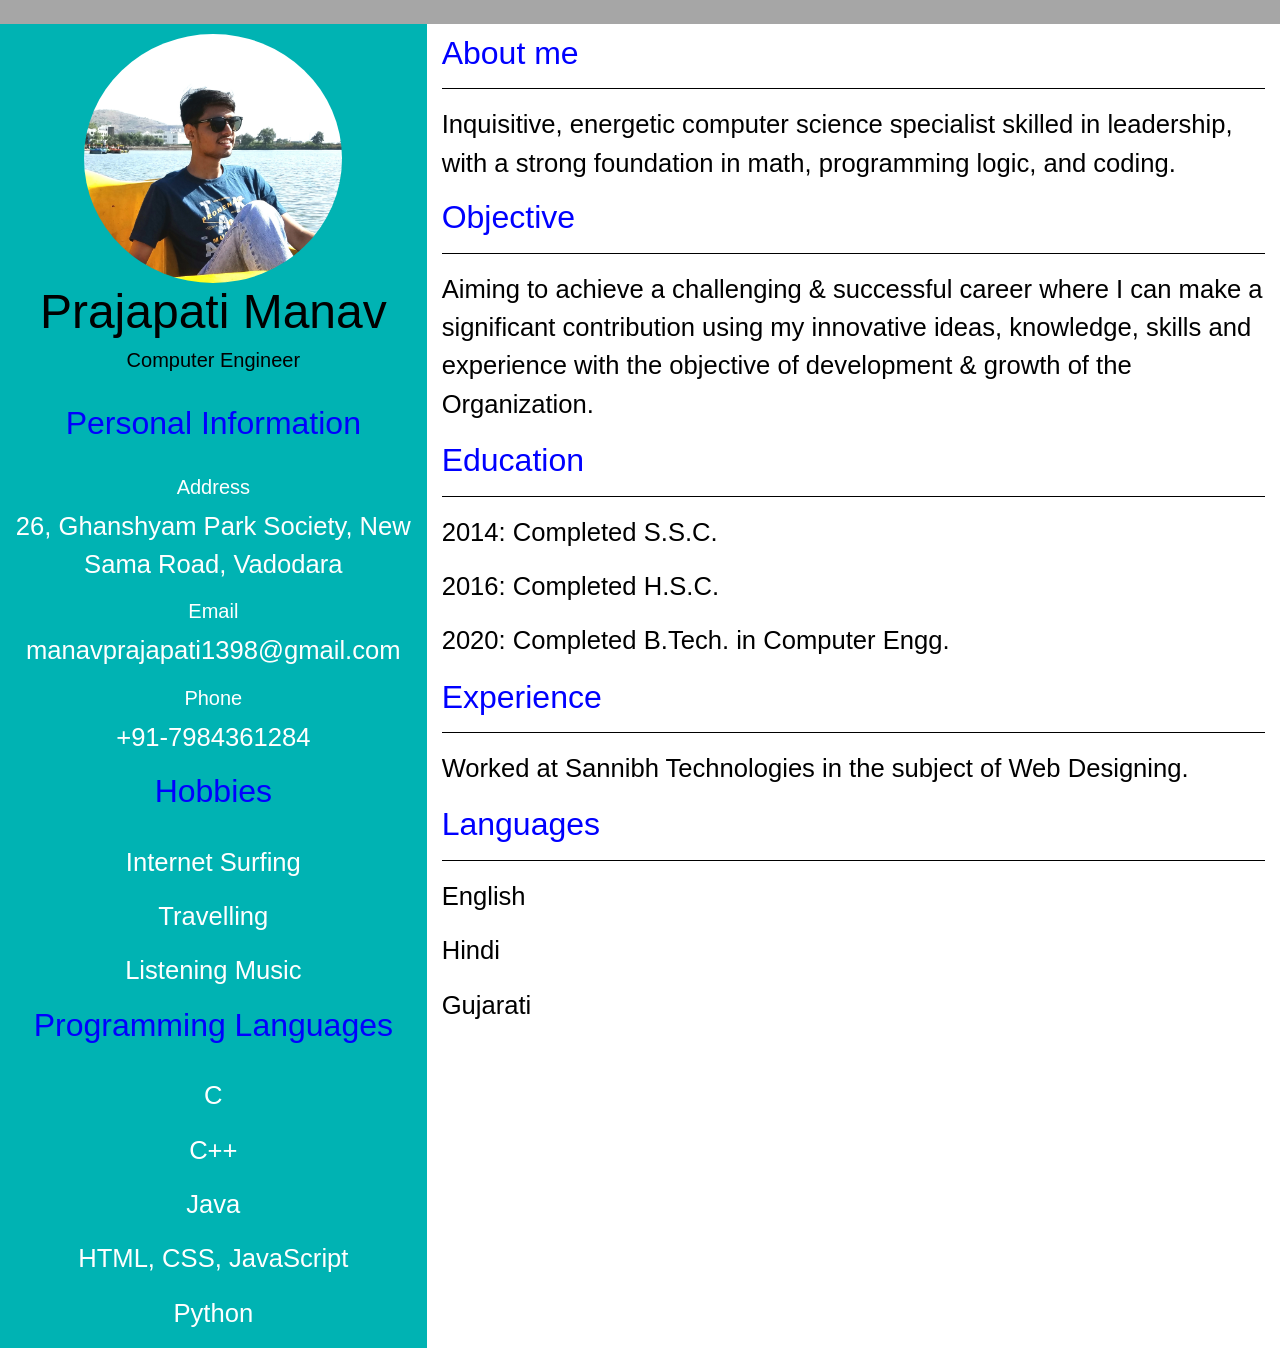
==== resume_developer.html @ fddbac94 "first commit" ====
<!DOCTYPE html>
<html>
<head>
	<title>Resume - Developer</title>
	<link rel="stylesheet" type="text/css" href="css\bootstrap4.min.css">
	<style type="text/css">
		#myname{
			font-size: 2.6rem;
		}
		hr{
			background-color: black;
		}
		body{
			background-color:  #a6a6a6;
		}
		#left-area{
			padding-top: 10px;
			background-color: #00b3b3;
			color: white;
			text-align: center;
		}
		#right-area{
			padding-top: 10px;
			background-color: #FFF;
			color: #000;
		}
		html{
			background-color: #444;
		}
		.container{
			max-width: 1300px;
		}
		h1{
			font-size: 3em;
			color: #000;
		}
		h3{
			font-size: 2em;
			color: blue;
		}
		p{
			font-size: 1.6em;
		}
		#black-font{
			color: #000;
		}
		.c2{
			padding-top: 2px;
		}
	</style>
</head>
<body>
	<div class="container">
	<br>
	<div class="row">
		<div class="col-sm-4 left-center right-border" id="left-area">
			<center><img src="images/20171026_153009.jpg" width=65% height=65% class="d-inline-block align-top rounded-circle" alt=""></center>
			<h1>Prajapati Manav</h1>
			<h5 id="black-font">Computer Engineer</h5>
			<br>
			<h3>Personal Information</h3>
			<br>
			<h5>Address</h5>
			<p>26, Ghanshyam Park Society, New Sama Road, Vadodara</p>
			<h5>Email</h5>
			<p>manavprajapati1398@gmail.com</p>
			<h5>Phone</h5>
			<p>+91-7984361284</p>

			<h3>Hobbies</h3>
			<br>
			<p>Internet Surfing</p>
			<p>Travelling</p>
			<p>Listening Music</p>

			<h3>Programming Languages</h3>	
			<br>
			<p>C</p>
			<p>C++</p>
			<p>Java</p>
			<p>HTML, CSS, JavaScript</p>
			<p>Python</p>

		</div>

		<div class="col-sm-8" id="right-area">
			<h3>About me</h3>
			<hr>
			<p>Inquisitive, energetic computer science specialist skilled in leadership, with a strong foundation in math, programming logic, and coding.</p>

			<h3>Objective</h3>
			<hr>
			<p>Aiming to achieve a challenging & successful career where I can make a significant contribution using my innovative ideas, knowledge, skills and experience with the objective of development & growth of the Organization.</p>

			<h3 class="c2">Education</h3>
			<hr>
			<p>2014: Completed S.S.C.</p>
			<p>2016: Completed H.S.C.</p>
			<p>2020: Completed B.Tech. in Computer Engg.</p>

			<h3 class="c2">Experience</h3>
			<hr>
			<p>Worked at Sannibh Technologies in the subject of Web Designing.</p>

			<h3 class="c2">Languages</h3>
			<hr>
			<p>English</p>
			<p>Hindi</p>
			<p>Gujarati</p>
		</div>
	</div>
	</div>
<script src="js\jquery-2.1.4.js"></script>
<script src="js\bootstrap4.min.js"></script>
</body>
</html>
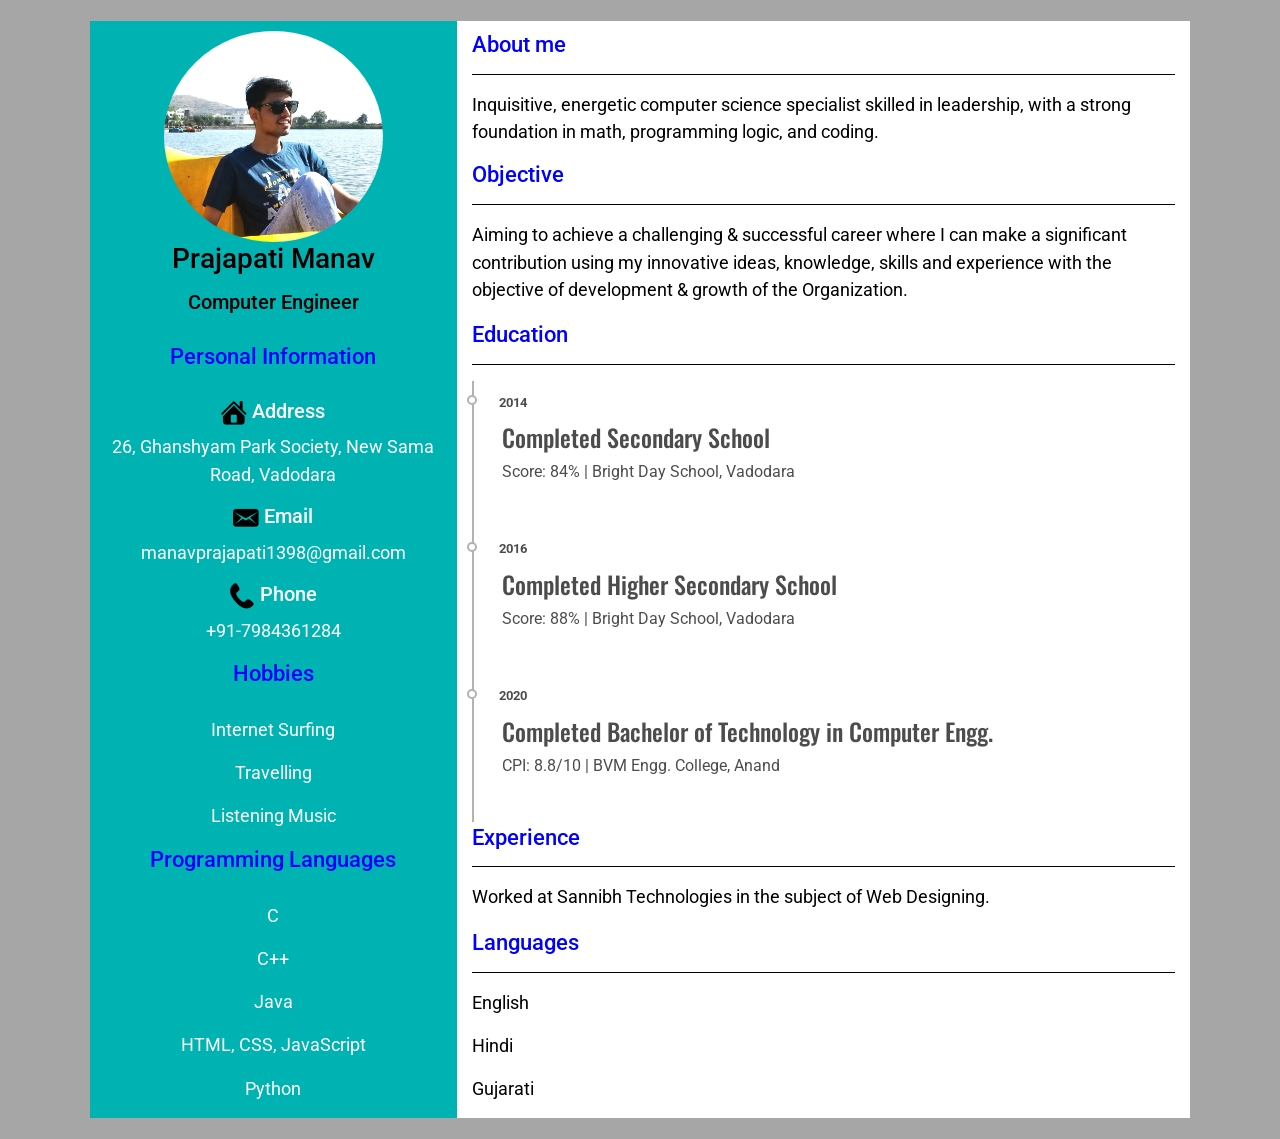
==== commit 844f2ef0: "Added icons and timeine in education" ====
--- a/resume_developer.html
+++ b/resume_developer.html
@@ -2,11 +2,9 @@
 <html>
 <head>
 	<title>Resume - Developer</title>
-	<link rel="stylesheet" type="text/css" href="css\bootstrap4.min.css">
+	<link rel="stylesheet" type="text/css" href="css/bootstrap4.min.css">
+	<link rel="stylesheet" type="text/css" href="css/timeline.css">
 	<style type="text/css">
-		#myname{
-			font-size: 2.6rem;
-		}
 		hr{
 			background-color: black;
 		}
@@ -28,18 +26,18 @@
 			background-color: #444;
 		}
 		.container{
-			max-width: 1300px;
+			max-width: 1100px;
 		}
 		h1{
-			font-size: 3em;
+			font-size: 2em;
 			color: #000;
 		}
 		h3{
-			font-size: 2em;
+			font-size: 1.6em;
 			color: blue;
 		}
 		p{
-			font-size: 1.6em;
+			font-size: 1.3em;
 		}
 		#black-font{
 			color: #000;
@@ -60,11 +58,11 @@
 			<br>
 			<h3>Personal Information</h3>
 			<br>
-			<h5>Address</h5>
+			<h5><img src="icons/icons8-home-26.png"> Address</h5>
 			<p>26, Ghanshyam Park Society, New Sama Road, Vadodara</p>
-			<h5>Email</h5>
+			<h5><img src="icons/icons8-new-post-26.png"> Email</h5>
 			<p>manavprajapati1398@gmail.com</p>
-			<h5>Phone</h5>
+			<h5><img src="icons/icons8-phone-26.png"> Phone</h5>
 			<p>+91-7984361284</p>
 
 			<h3>Hobbies</h3>
@@ -94,9 +92,18 @@
 
 			<h3 class="c2">Education</h3>
 			<hr>
-			<p>2014: Completed S.S.C.</p>
-			<p>2016: Completed H.S.C.</p>
-			<p>2020: Completed B.Tech. in Computer Engg.</p>
+			<div class="timeline-item" date-is='2014'>
+				<h4>Completed Secondary School</h4>
+				<p>Score: 84% | Bright Day School, Vadodara</p>
+			</div>
+			<div class="timeline-item" date-is='2016'>
+				<h4>Completed Higher Secondary School</h4>
+				<p>Score: 88% | Bright Day School, Vadodara</p>
+			</div>
+			<div class="timeline-item" date-is='2020'>
+				<h4>Completed Bachelor of Technology in Computer Engg.</h4>
+				<p>CPI: 8.8/10 | BVM Engg. College, Anand</p>
+			</div>
 
 			<h3 class="c2">Experience</h3>
 			<hr>
@@ -110,6 +117,7 @@
 		</div>
 	</div>
 	</div>
+	<br>
 <script src="js\jquery-2.1.4.js"></script>
 <script src="js\bootstrap4.min.js"></script>
 </body>
--- a/css/timeline.css
+++ b/css/timeline.css
@@ -0,0 +1,63 @@
+@import url("https://fonts.googleapis.com/css?family=Oswald|Roboto:400,700");
+body {
+  font-size: 14px;
+  line-height: 1.5;
+}
+
+h4 {
+  font-family: 'Oswald', sans-serif;
+}
+
+h1 {
+  font-size: 2rem;
+  margin-bottom: .5em;
+}
+
+p {
+  font-family: 'Roboto', sans-serif;
+  font-size: .8rem;
+}
+
+.container {
+  max-width: 1024px;
+  width: 90%;
+  margin: 0 auto;
+}
+
+.timeline-item {
+  padding: 3em 2em 2em;
+  position: relative;
+  color: rgba(0, 0, 0, 0.7);
+  border-left: 2px solid rgba(0, 0, 0, 0.3);
+}
+.timeline-item p {
+  font-size: 1rem;
+}
+.timeline-item::before {
+  content: attr(date-is);
+  position: absolute;
+  left: 2em;
+  font-weight: bold;
+  top: 1em;
+  display: block;
+  font-family: 'Roboto', sans-serif;
+  font-weight: 700;
+  font-size: .785rem;
+}
+.timeline-item::after {
+  width: 10px;
+  height: 10px;
+  display: block;
+  top: 1em;
+  position: absolute;
+  left: -7px;
+  border-radius: 10px;
+  content: '';
+  border: 2px solid rgba(0, 0, 0, 0.3);
+  background: white;
+}
+.timeline-item:last-child {
+  -o-border-image: linear-gradient(to bottom, rgba(0, 0, 0, 0.3) 60%, transparent) 1 100%;
+     border-image: -webkit-linear-gradient(top, rgba(0, 0, 0, 0.3) 60%, transparent) 1 100%;
+     border-image: linear-gradient(to bottom, rgba(0, 0, 0, 0.3) 60%, transparent) 1 100%;
+}
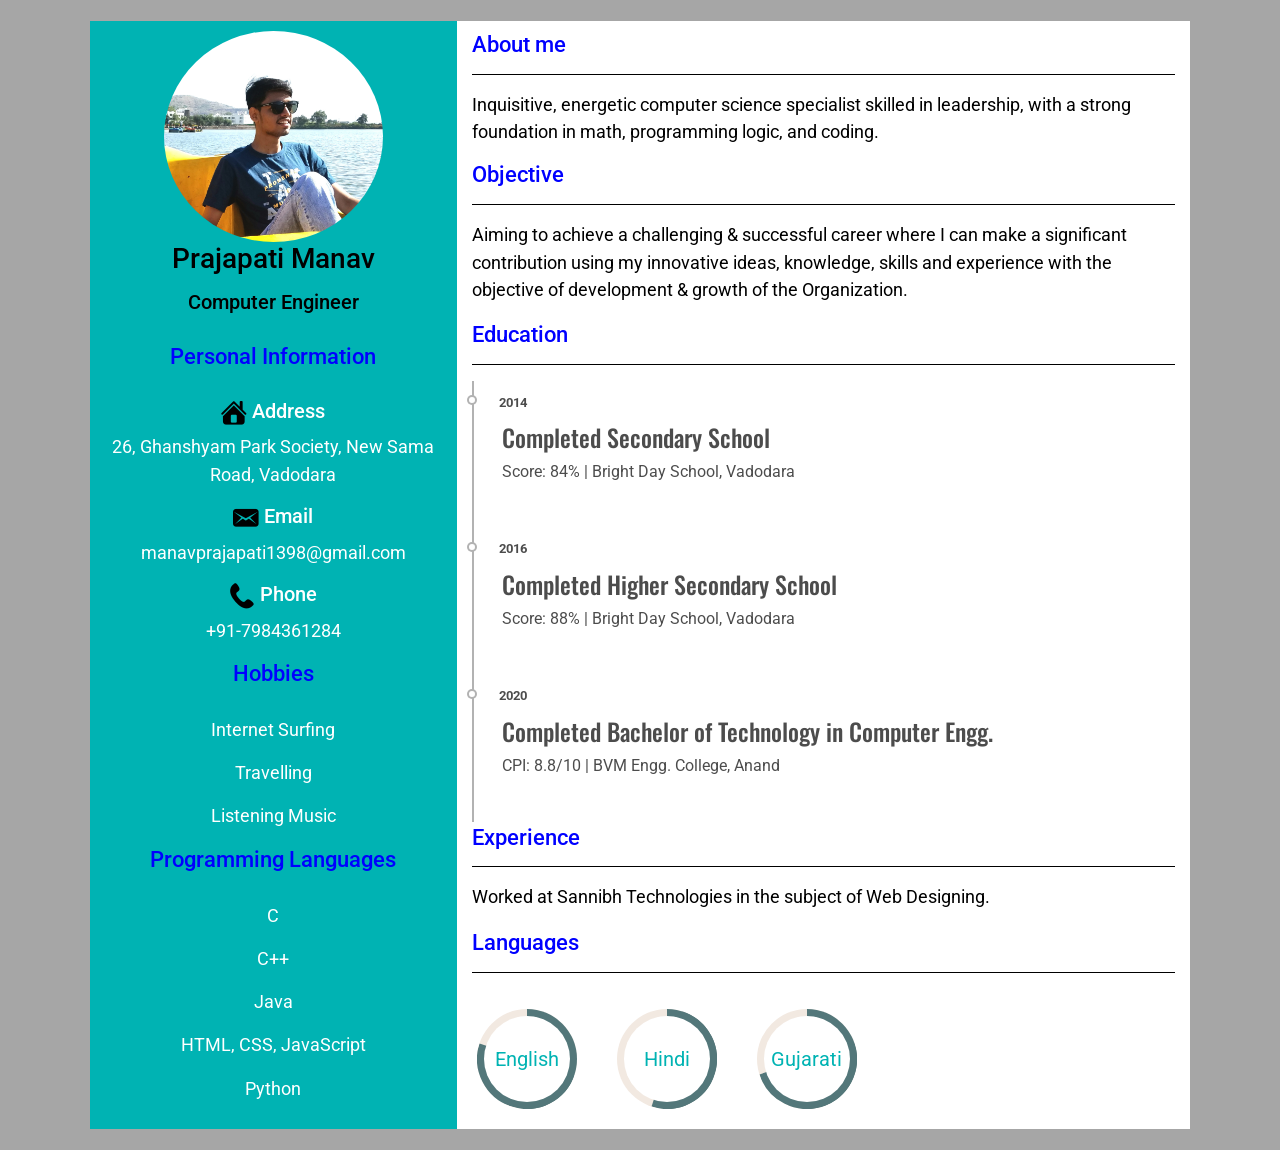
==== commit 3a7f13db: "Skill-circular bar added" ====
--- a/resume_developer.html
+++ b/resume_developer.html
@@ -4,6 +4,7 @@
 	<title>Resume - Developer</title>
 	<link rel="stylesheet" type="text/css" href="css/bootstrap4.min.css">
 	<link rel="stylesheet" type="text/css" href="css/timeline.css">
+	<link rel="stylesheet" type="text/css" href="css/css-circular-prog-bar.css">
 	<style type="text/css">
 		hr{
 			background-color: black;
@@ -44,6 +45,9 @@
 		}
 		.c2{
 			padding-top: 2px;
+		}
+		.progress-circle span{
+			color: #00b3b3;
 		}
 	</style>
 </head>
@@ -111,9 +115,35 @@
 
 			<h3 class="c2">Languages</h3>
 			<hr>
-			<p>English</p>
-			<p>Hindi</p>
-			<p>Gujarati</p>
+			<div class="row">
+				<div class="col-xs-2">
+					<div class="progress-circle over50 p80">
+					   <span>English</span>
+					   <div class="left-half-clipper">
+					      <div class="first50-bar"></div>
+					      <div class="value-bar"></div>
+					   </div>
+					</div>
+				</div>
+				<div class="col-xs-2">
+					<div class="progress-circle over50 p55">
+					   <span>Hindi</span>
+					   <div class="left-half-clipper">
+					      <div class="first50-bar"></div>
+					      <div class="value-bar"></div>
+					   </div>
+					</div>
+				</div>
+				<div class="col-xs-2">
+					<div class="progress-circle over50 p70">
+					   <span>Gujarati</span>
+					   <div class="left-half-clipper">
+					      <div class="first50-bar"></div>
+					      <div class="value-bar"></div>
+					   </div>
+					</div>
+				</div>
+			</div>
 		</div>
 	</div>
 	</div>
--- a/css/css-circular-prog-bar.css
+++ b/css/css-circular-prog-bar.css
@@ -0,0 +1,176 @@
+.progress-circle {
+   font-size: 20px;
+   margin: 20px;
+   position: relative; /* so that children can be absolutely positioned */
+   padding: 0;
+   width: 5em;
+   height: 5em;
+   background-color: #F2E9E1; 
+   border-radius: 50%;
+   line-height: 5em;
+}
+
+.progress-circle:after{
+    border: none;
+    position: absolute;
+    top: 0.35em;
+    left: 0.35em;
+    text-align: center;
+    display: block;
+    border-radius: 50%;
+    width: 4.3em;
+    height: 4.3em;
+    background-color: white;
+    content: " ";
+}
+/* Text inside the control */
+.progress-circle span {
+    position: absolute;
+    line-height: 5em;
+    width: 5em;
+    text-align: center;
+    display: block;
+    color: #53777A;
+    z-index: 2;
+}
+.left-half-clipper { 
+   /* a round circle */
+   border-radius: 50%;
+   width: 5em;
+   height: 5em;
+   position: absolute; /* needed for clipping */
+   clip: rect(0, 5em, 5em, 2.5em); /* clips the whole left half*/ 
+}
+/* when p>50, don't clip left half*/
+.progress-circle.over50 .left-half-clipper {
+   clip: rect(auto,auto,auto,auto);
+}
+.value-bar {
+   /*This is an overlayed square, that is made round with the border radius,
+   then it is cut to display only the left half, then rotated clockwise
+   to escape the outer clipping path.*/ 
+   position: absolute; /*needed for clipping*/
+   clip: rect(0, 2.5em, 5em, 0);
+   width: 5em;
+   height: 5em;
+   border-radius: 50%;
+   border: 0.45em solid #53777A; /*The border is 0.35 but making it larger removes visual artifacts */
+   /*background-color: #4D642D;*/ /* for debug */
+   box-sizing: border-box;
+  
+}
+/* Progress bar filling the whole right half for values above 50% */
+.progress-circle.over50 .first50-bar {
+   /*Progress bar for the first 50%, filling the whole right half*/
+   position: absolute; /*needed for clipping*/
+   clip: rect(0, 5em, 5em, 2.5em);
+   background-color: #53777A;
+   border-radius: 50%;
+   width: 5em;
+   height: 5em;
+}
+.progress-circle:not(.over50) .first50-bar{ display: none; }
+
+
+/* Progress bar rotation position */
+.progress-circle.p0 .value-bar { display: none; }
+.progress-circle.p1 .value-bar { transform: rotate(4deg); }
+.progress-circle.p2 .value-bar { transform: rotate(7deg); }
+.progress-circle.p3 .value-bar { transform: rotate(11deg); }
+.progress-circle.p4 .value-bar { transform: rotate(14deg); }
+.progress-circle.p5 .value-bar { transform: rotate(18deg); }
+.progress-circle.p6 .value-bar { transform: rotate(22deg); }
+.progress-circle.p7 .value-bar { transform: rotate(25deg); }
+.progress-circle.p8 .value-bar { transform: rotate(29deg); }
+.progress-circle.p9 .value-bar { transform: rotate(32deg); }
+.progress-circle.p10 .value-bar { transform: rotate(36deg); }
+.progress-circle.p11 .value-bar { transform: rotate(40deg); }
+.progress-circle.p12 .value-bar { transform: rotate(43deg); }
+.progress-circle.p13 .value-bar { transform: rotate(47deg); }
+.progress-circle.p14 .value-bar { transform: rotate(50deg); }
+.progress-circle.p15 .value-bar { transform: rotate(54deg); }
+.progress-circle.p16 .value-bar { transform: rotate(58deg); }
+.progress-circle.p17 .value-bar { transform: rotate(61deg); }
+.progress-circle.p18 .value-bar { transform: rotate(65deg); }
+.progress-circle.p19 .value-bar { transform: rotate(68deg); }
+.progress-circle.p20 .value-bar { transform: rotate(72deg); }
+.progress-circle.p21 .value-bar { transform: rotate(76deg); }
+.progress-circle.p22 .value-bar { transform: rotate(79deg); }
+.progress-circle.p23 .value-bar { transform: rotate(83deg); }
+.progress-circle.p24 .value-bar { transform: rotate(86deg); }
+.progress-circle.p25 .value-bar { transform: rotate(90deg); }
+.progress-circle.p26 .value-bar { transform: rotate(94deg); }
+.progress-circle.p27 .value-bar { transform: rotate(97deg); }
+.progress-circle.p28 .value-bar { transform: rotate(101deg); }
+.progress-circle.p29 .value-bar { transform: rotate(104deg); }
+.progress-circle.p30 .value-bar { transform: rotate(108deg); }
+.progress-circle.p31 .value-bar { transform: rotate(112deg); }
+.progress-circle.p32 .value-bar { transform: rotate(115deg); }
+.progress-circle.p33 .value-bar { transform: rotate(119deg); }
+.progress-circle.p34 .value-bar { transform: rotate(122deg); }
+.progress-circle.p35 .value-bar { transform: rotate(126deg); }
+.progress-circle.p36 .value-bar { transform: rotate(130deg); }
+.progress-circle.p37 .value-bar { transform: rotate(133deg); }
+.progress-circle.p38 .value-bar { transform: rotate(137deg); }
+.progress-circle.p39 .value-bar { transform: rotate(140deg); }
+.progress-circle.p40 .value-bar { transform: rotate(144deg); }
+.progress-circle.p41 .value-bar { transform: rotate(148deg); }
+.progress-circle.p42 .value-bar { transform: rotate(151deg); }
+.progress-circle.p43 .value-bar { transform: rotate(155deg); }
+.progress-circle.p44 .value-bar { transform: rotate(158deg); }
+.progress-circle.p45 .value-bar { transform: rotate(162deg); }
+.progress-circle.p46 .value-bar { transform: rotate(166deg); }
+.progress-circle.p47 .value-bar { transform: rotate(169deg); }
+.progress-circle.p48 .value-bar { transform: rotate(173deg); }
+.progress-circle.p49 .value-bar { transform: rotate(176deg); }
+.progress-circle.p50 .value-bar { transform: rotate(180deg); }
+.progress-circle.p51 .value-bar { transform: rotate(184deg); }
+.progress-circle.p52 .value-bar { transform: rotate(187deg); }
+.progress-circle.p53 .value-bar { transform: rotate(191deg); }
+.progress-circle.p54 .value-bar { transform: rotate(194deg); }
+.progress-circle.p55 .value-bar { transform: rotate(198deg); }
+.progress-circle.p56 .value-bar { transform: rotate(202deg); }
+.progress-circle.p57 .value-bar { transform: rotate(205deg); }
+.progress-circle.p58 .value-bar { transform: rotate(209deg); }
+.progress-circle.p59 .value-bar { transform: rotate(212deg); }
+.progress-circle.p60 .value-bar { transform: rotate(216deg); }
+.progress-circle.p61 .value-bar { transform: rotate(220deg); }
+.progress-circle.p62 .value-bar { transform: rotate(223deg); }
+.progress-circle.p63 .value-bar { transform: rotate(227deg); }
+.progress-circle.p64 .value-bar { transform: rotate(230deg); }
+.progress-circle.p65 .value-bar { transform: rotate(234deg); }
+.progress-circle.p66 .value-bar { transform: rotate(238deg); }
+.progress-circle.p67 .value-bar { transform: rotate(241deg); }
+.progress-circle.p68 .value-bar { transform: rotate(245deg); }
+.progress-circle.p69 .value-bar { transform: rotate(248deg); }
+.progress-circle.p70 .value-bar { transform: rotate(252deg); }
+.progress-circle.p71 .value-bar { transform: rotate(256deg); }
+.progress-circle.p72 .value-bar { transform: rotate(259deg); }
+.progress-circle.p73 .value-bar { transform: rotate(263deg); }
+.progress-circle.p74 .value-bar { transform: rotate(266deg); }
+.progress-circle.p75 .value-bar { transform: rotate(270deg); }
+.progress-circle.p76 .value-bar { transform: rotate(274deg); }
+.progress-circle.p77 .value-bar { transform: rotate(277deg); }
+.progress-circle.p78 .value-bar { transform: rotate(281deg); }
+.progress-circle.p79 .value-bar { transform: rotate(284deg); }
+.progress-circle.p80 .value-bar { transform: rotate(288deg); }
+.progress-circle.p81 .value-bar { transform: rotate(292deg); }
+.progress-circle.p82 .value-bar { transform: rotate(295deg); }
+.progress-circle.p83 .value-bar { transform: rotate(299deg); }
+.progress-circle.p84 .value-bar { transform: rotate(302deg); }
+.progress-circle.p85 .value-bar { transform: rotate(306deg); }
+.progress-circle.p86 .value-bar { transform: rotate(310deg); }
+.progress-circle.p87 .value-bar { transform: rotate(313deg); }
+.progress-circle.p88 .value-bar { transform: rotate(317deg); }
+.progress-circle.p89 .value-bar { transform: rotate(320deg); }
+.progress-circle.p90 .value-bar { transform: rotate(324deg); }
+.progress-circle.p91 .value-bar { transform: rotate(328deg); }
+.progress-circle.p92 .value-bar { transform: rotate(331deg); }
+.progress-circle.p93 .value-bar { transform: rotate(335deg); }
+.progress-circle.p94 .value-bar { transform: rotate(338deg); }
+.progress-circle.p95 .value-bar { transform: rotate(342deg); }
+.progress-circle.p96 .value-bar { transform: rotate(346deg); }
+.progress-circle.p97 .value-bar { transform: rotate(349deg); }
+.progress-circle.p98 .value-bar { transform: rotate(353deg); }
+.progress-circle.p99 .value-bar { transform: rotate(356deg); }
+.progress-circle.p100 .value-bar { transform: rotate(360deg); }
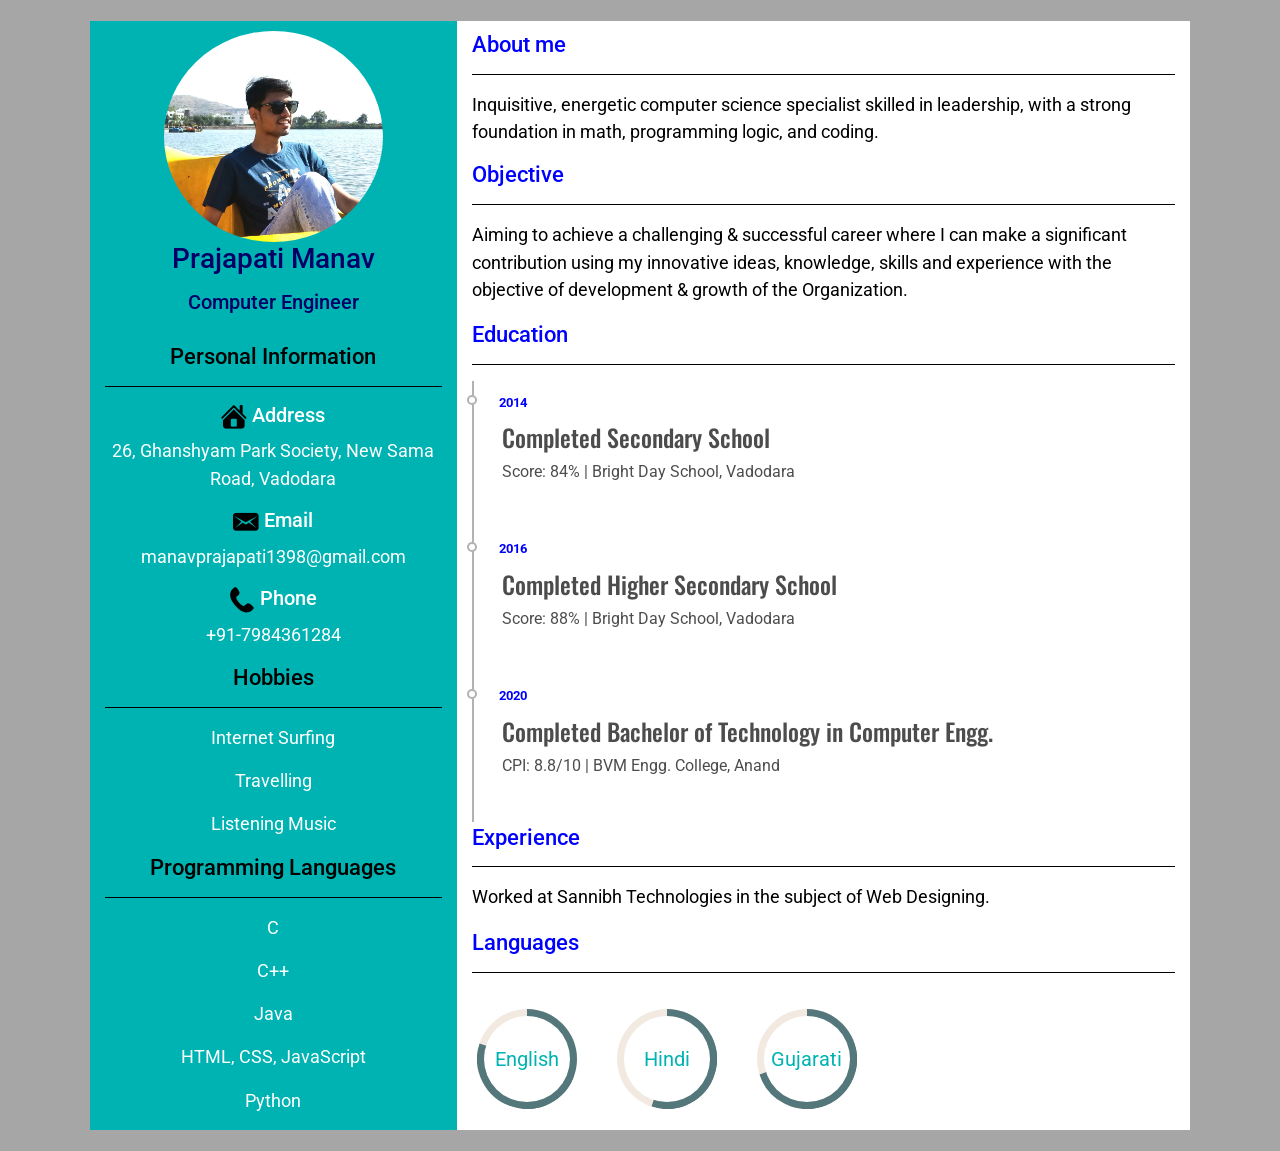
==== commit 0d8a2898: "Changed color contrast for better visibility" ====
--- a/resume_developer.html
+++ b/resume_developer.html
@@ -31,17 +31,20 @@
 		}
 		h1{
 			font-size: 2em;
-			color: #000;
+			color: #000066;
 		}
 		h3{
 			font-size: 1.6em;
 			color: blue;
 		}
+		#left-area h3{
+			color: black;
+		}
 		p{
 			font-size: 1.3em;
 		}
 		#black-font{
-			color: #000;
+			color: #000066;	
 		}
 		.c2{
 			padding-top: 2px;
@@ -49,19 +52,22 @@
 		.progress-circle span{
 			color: #00b3b3;
 		}
+		.timeline-item::before{
+			color: blue;
+		}
 	</style>
 </head>
 <body>
 	<div class="container">
 	<br>
 	<div class="row">
-		<div class="col-sm-4 left-center right-border" id="left-area">
+		<div class="col-sm-4" id="left-area">
 			<center><img src="images/20171026_153009.jpg" width=65% height=65% class="d-inline-block align-top rounded-circle" alt=""></center>
 			<h1>Prajapati Manav</h1>
 			<h5 id="black-font">Computer Engineer</h5>
 			<br>
 			<h3>Personal Information</h3>
-			<br>
+			<hr>
 			<h5><img src="icons/icons8-home-26.png"> Address</h5>
 			<p>26, Ghanshyam Park Society, New Sama Road, Vadodara</p>
 			<h5><img src="icons/icons8-new-post-26.png"> Email</h5>
@@ -70,13 +76,13 @@
 			<p>+91-7984361284</p>
 
 			<h3>Hobbies</h3>
-			<br>
+			<hr>
 			<p>Internet Surfing</p>
 			<p>Travelling</p>
 			<p>Listening Music</p>
 
 			<h3>Programming Languages</h3>	
-			<br>
+			<hr>
 			<p>C</p>
 			<p>C++</p>
 			<p>Java</p>
